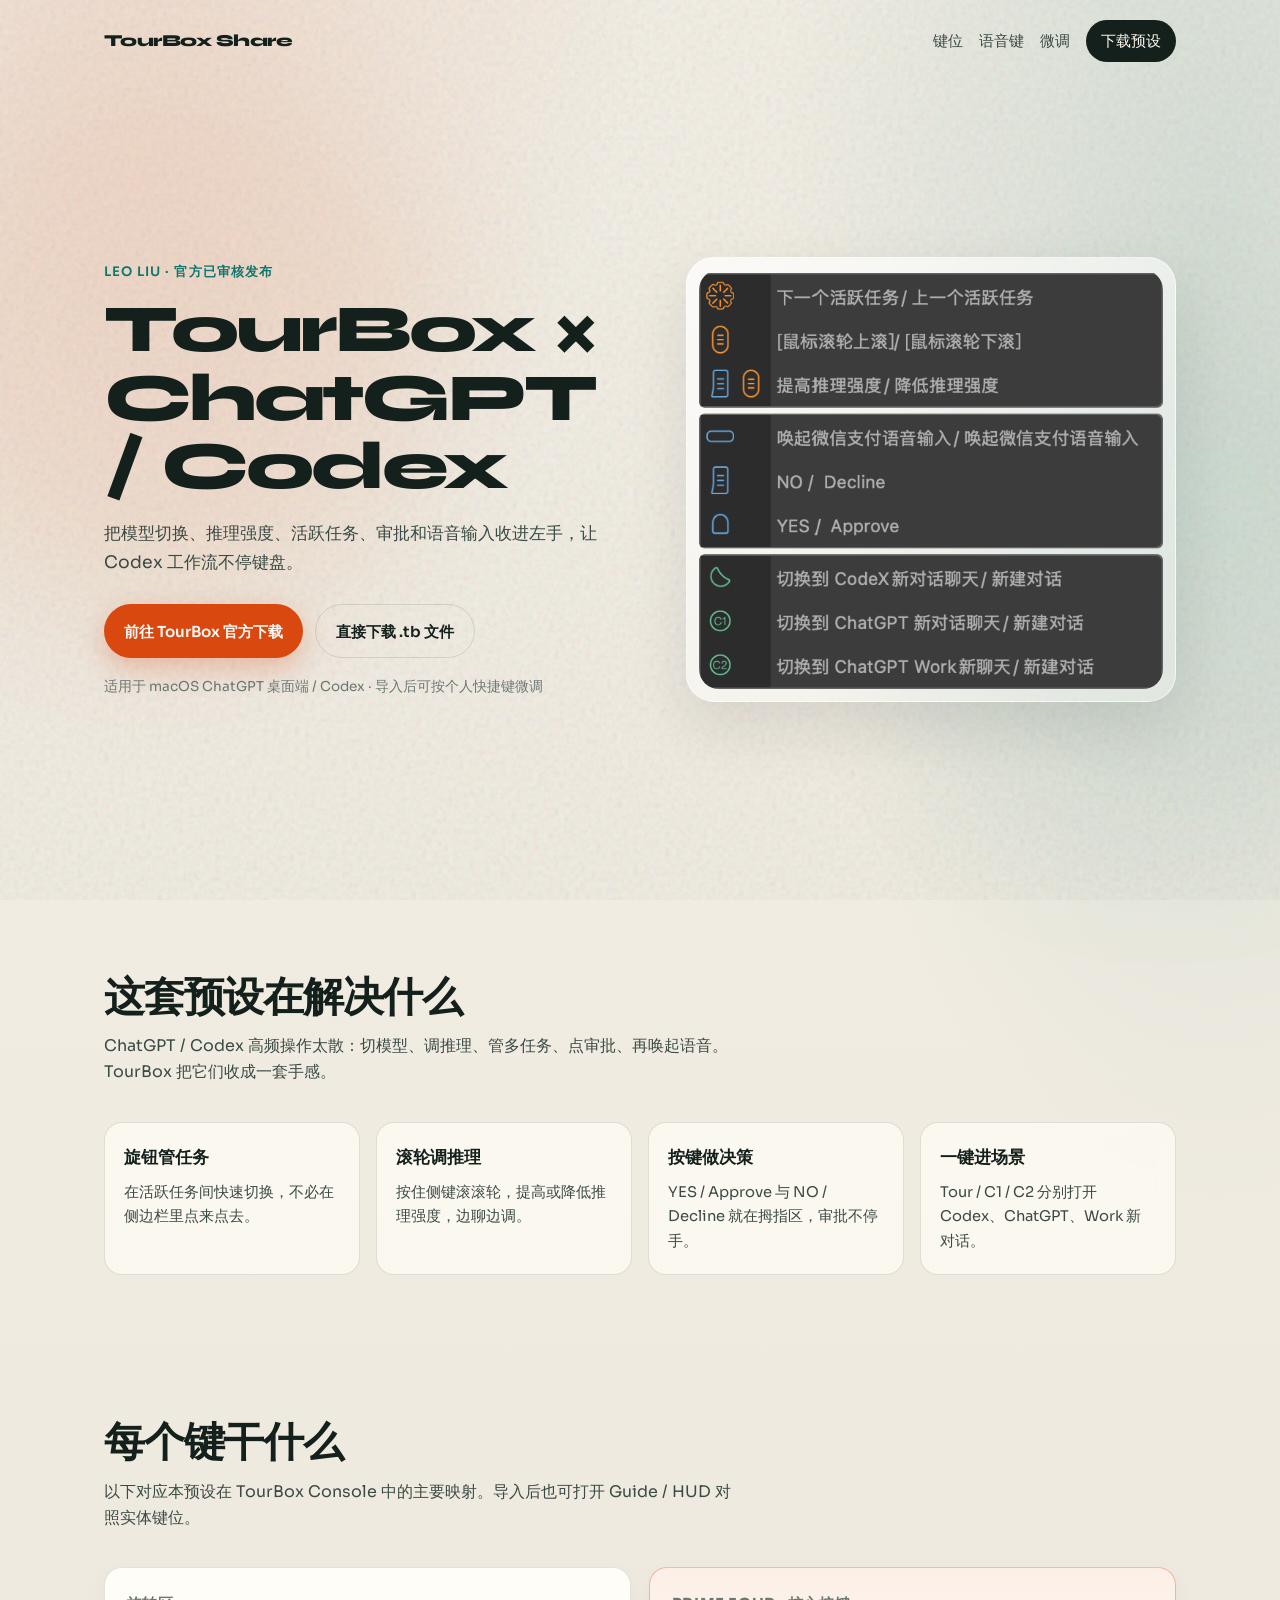
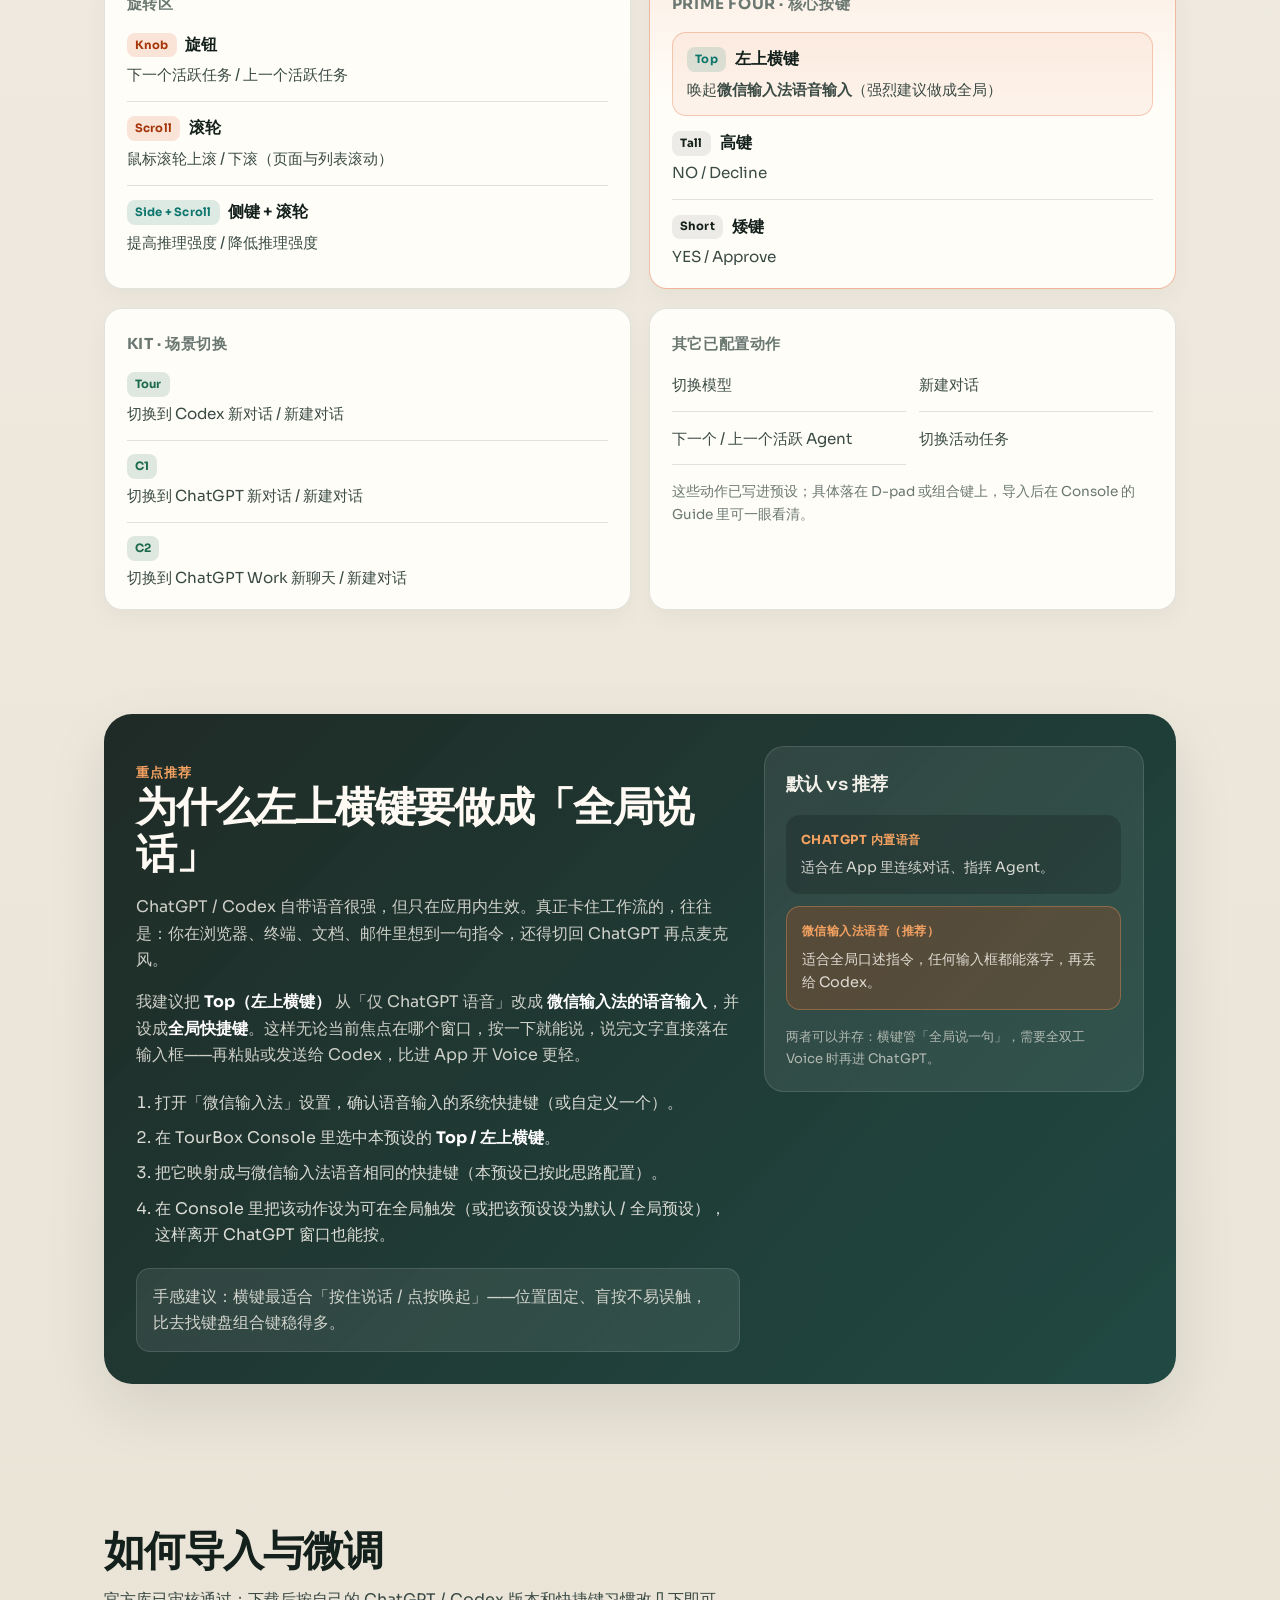
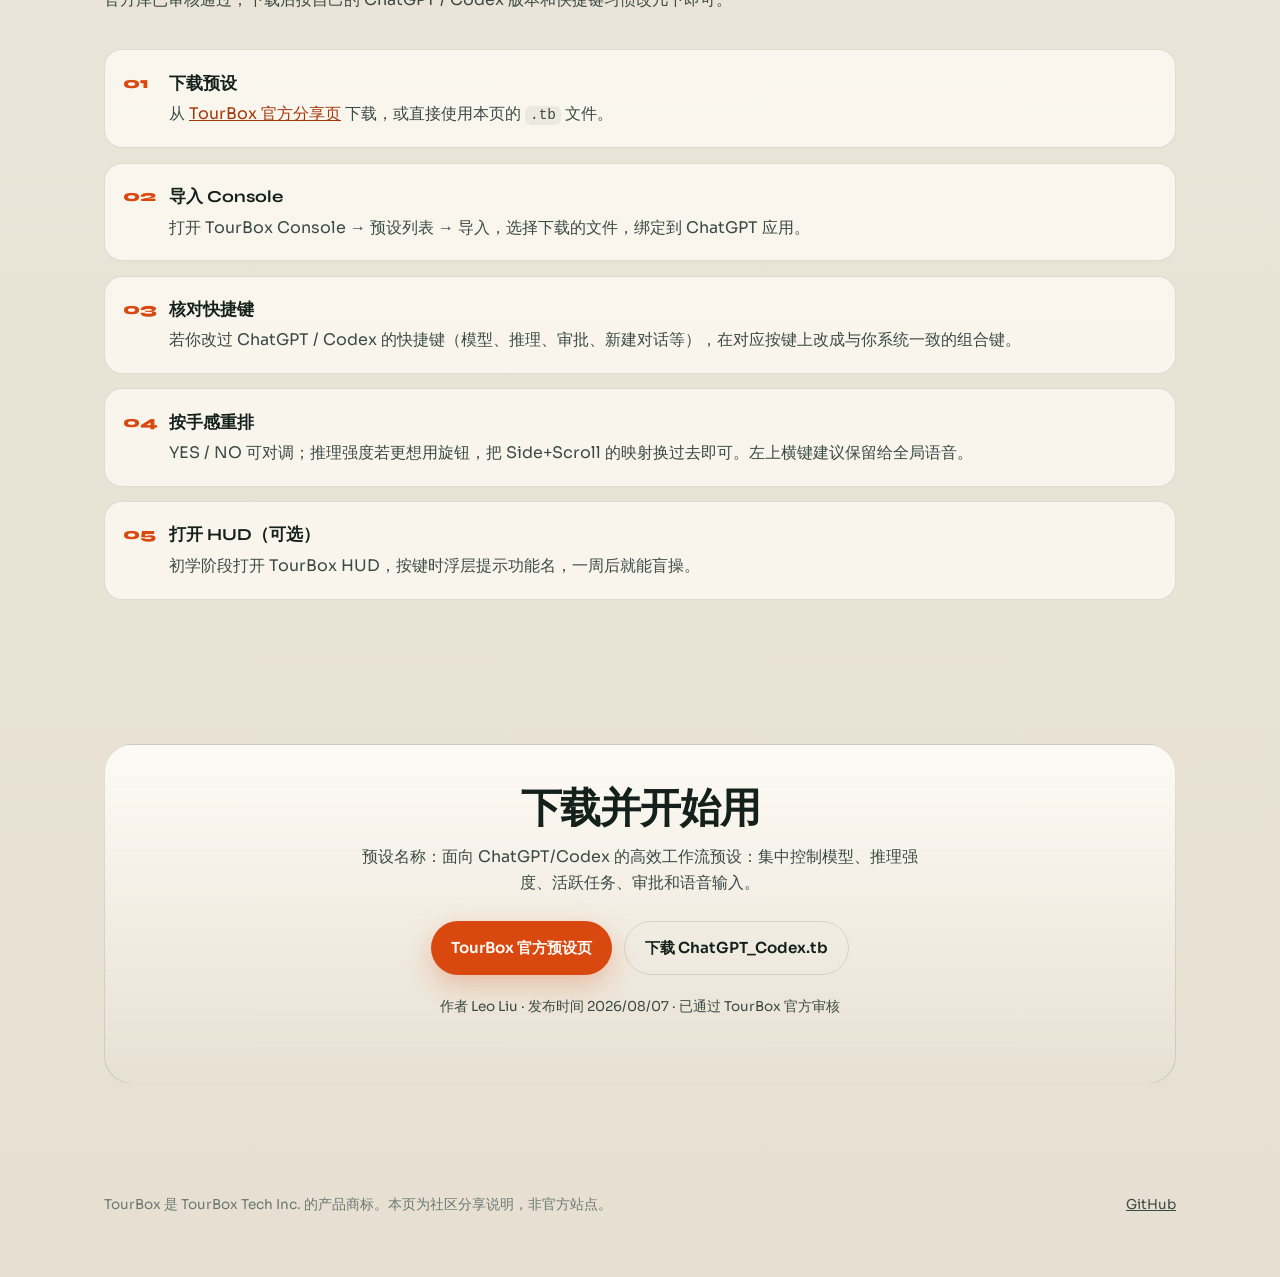
==== index.html @ fcdfb494 "Add TourBox ChatGPT/Codex preset share page. Publish a static guide for key bindings, Top-key WeChat" ====
<!DOCTYPE html>
<html lang="zh-CN">
<head>
  <meta charset="utf-8" />
  <meta name="viewport" content="width=device-width, initial-scale=1" />
  <title>TourBox × ChatGPT / Codex 高效工作流预设 · Leo Liu</title>
  <meta name="description" content="面向 ChatGPT / Codex 的 TourBox 键位分享：一手控制模型、推理强度、活跃任务、审批与微信输入法全局语音。已通过 TourBox 官方审核。" />
  <meta property="og:title" content="TourBox × ChatGPT / Codex 高效工作流预设" />
  <meta property="og:description" content="集中控制模型、推理强度、活跃任务、审批和语音输入。推荐把左上横键设为全局微信输入法语音。" />
  <meta property="og:image" content="assets/keymap.png" />
  <link rel="preconnect" href="https://fonts.googleapis.com" />
  <link rel="preconnect" href="https://fonts.gstatic.com" crossorigin />
  <link href="https://fonts.googleapis.com/css2?family=Sora:wght@400;500;600;700&family=Syne:wght@700;800&display=swap" rel="stylesheet" />
  <link rel="stylesheet" href="styles.css" />
</head>
<body>
  <div class="noise" aria-hidden="true"></div>
  <div class="glow glow-a" aria-hidden="true"></div>
  <div class="glow glow-b" aria-hidden="true"></div>

  <header class="nav">
    <a class="nav-brand" href="#top">TourBox Share</a>
    <nav class="nav-links">
      <a href="#keys">键位</a>
      <a href="#voice">语音键</a>
      <a href="#tune">微调</a>
      <a class="nav-cta" href="#download">下载预设</a>
    </nav>
  </header>

  <main id="top">
    <section class="hero">
      <div class="hero-copy">
        <p class="eyebrow">Leo Liu · 官方已审核发布</p>
        <h1 class="brand-title">TourBox × ChatGPT / Codex</h1>
        <p class="lede">把模型切换、推理强度、活跃任务、审批和语音输入收进左手，让 Codex 工作流不停键盘。</p>
        <div class="cta-row">
          <a class="btn btn-primary" href="https://www.tourboxtech.com/oap/presets/?presetShareId=1282502239801446400" target="_blank" rel="noopener">
            前往 TourBox 官方下载
          </a>
          <a class="btn btn-ghost" href="assets/ChatGPT_Codex.tb" download="ChatGPT_Codex.tb">直接下载 .tb 文件</a>
        </div>
        <p class="meta">适用于 macOS ChatGPT 桌面端 / Codex · 导入后可按个人快捷键微调</p>
      </div>
      <div class="hero-visual">
        <figure class="keymap-frame">
          <img src="assets/keymap.png" alt="TourBox Console 中本预设的键位配置截图" width="634" height="572" />
        </figure>
      </div>
    </section>

    <section class="section purpose" id="purpose">
      <div class="section-head">
        <h2>这套预设在解决什么</h2>
        <p>ChatGPT / Codex 高频操作太散：切模型、调推理、管多任务、点审批、再唤起语音。TourBox 把它们收成一套手感。</p>
      </div>
      <div class="pillars">
        <article>
          <h3>旋钮管任务</h3>
          <p>在活跃任务间快速切换，不必在侧边栏里点来点去。</p>
        </article>
        <article>
          <h3>滚轮调推理</h3>
          <p>按住侧键滚滚轮，提高或降低推理强度，边聊边调。</p>
        </article>
        <article>
          <h3>按键做决策</h3>
          <p>YES / Approve 与 NO / Decline 就在拇指区，审批不停手。</p>
        </article>
        <article>
          <h3>一键进场景</h3>
          <p>Tour / C1 / C2 分别打开 Codex、ChatGPT、Work 新对话。</p>
        </article>
      </div>
    </section>

    <section class="section keys" id="keys">
      <div class="section-head">
        <h2>每个键干什么</h2>
        <p>以下对应本预设在 TourBox Console 中的主要映射。导入后也可打开 Guide / HUD 对照实体键位。</p>
      </div>

      <div class="key-groups">
        <div class="key-group">
          <h3>旋转区</h3>
          <ul class="key-list">
            <li>
              <div class="key-name"><span class="chip chip-knob">Knob</span>旋钮</div>
              <div class="key-desc">下一个活跃任务 / 上一个活跃任务</div>
            </li>
            <li>
              <div class="key-name"><span class="chip chip-scroll">Scroll</span>滚轮</div>
              <div class="key-desc">鼠标滚轮上滚 / 下滚（页面与列表滚动）</div>
            </li>
            <li>
              <div class="key-name"><span class="chip chip-combo">Side + Scroll</span>侧键 + 滚轮</div>
              <div class="key-desc">提高推理强度 / 降低推理强度</div>
            </li>
          </ul>
        </div>

        <div class="key-group highlight-group">
          <h3>Prime Four · 核心按键</h3>
          <ul class="key-list">
            <li class="featured">
              <div class="key-name"><span class="chip chip-top">Top</span>左上横键</div>
              <div class="key-desc">唤起<strong>微信输入法语音输入</strong>（强烈建议做成全局）</div>
            </li>
            <li>
              <div class="key-name"><span class="chip">Tall</span>高键</div>
              <div class="key-desc">NO / Decline</div>
            </li>
            <li>
              <div class="key-name"><span class="chip">Short</span>矮键</div>
              <div class="key-desc">YES / Approve</div>
            </li>
          </ul>
        </div>

        <div class="key-group">
          <h3>Kit · 场景切换</h3>
          <ul class="key-list">
            <li>
              <div class="key-name"><span class="chip chip-kit">Tour</span></div>
              <div class="key-desc">切换到 Codex 新对话 / 新建对话</div>
            </li>
            <li>
              <div class="key-name"><span class="chip chip-kit">C1</span></div>
              <div class="key-desc">切换到 ChatGPT 新对话 / 新建对话</div>
            </li>
            <li>
              <div class="key-name"><span class="chip chip-kit">C2</span></div>
              <div class="key-desc">切换到 ChatGPT Work 新聊天 / 新建对话</div>
            </li>
          </ul>
        </div>

        <div class="key-group">
          <h3>其它已配置动作</h3>
          <ul class="key-list compact">
            <li><div class="key-desc">切换模型</div></li>
            <li><div class="key-desc">新建对话</div></li>
            <li><div class="key-desc">下一个 / 上一个活跃 Agent</div></li>
            <li><div class="key-desc">切换活动任务</div></li>
          </ul>
          <p class="note">这些动作已写进预设；具体落在 D-pad 或组合键上，导入后在 Console 的 Guide 里可一眼看清。</p>
        </div>
      </div>
    </section>

    <section class="section voice" id="voice">
      <div class="voice-panel">
        <div class="voice-copy">
          <p class="eyebrow">重点推荐</p>
          <h2>为什么左上横键要做成「全局说话」</h2>
          <p>
            ChatGPT / Codex 自带语音很强，但只在应用内生效。真正卡住工作流的，往往是：你在浏览器、终端、文档、邮件里想到一句指令，还得切回 ChatGPT 再点麦克风。
          </p>
          <p>
            我建议把 <strong>Top（左上横键）</strong> 从「仅 ChatGPT 语音」改成 <strong>微信输入法的语音输入</strong>，并设成<strong>全局快捷键</strong>。这样无论当前焦点在哪个窗口，按一下就能说，说完文字直接落在输入框——再粘贴或发送给 Codex，比进 App 开 Voice 更轻。
          </p>
          <ol class="steps">
            <li>打开「微信输入法」设置，确认语音输入的系统快捷键（或自定义一个）。</li>
            <li>在 TourBox Console 里选中本预设的 <strong>Top / 左上横键</strong>。</li>
            <li>把它映射成与微信输入法语音相同的快捷键（本预设已按此思路配置）。</li>
            <li>在 Console 里把该动作设为可在全局触发（或把该预设设为默认 / 全局预设），这样离开 ChatGPT 窗口也能按。</li>
          </ol>
          <p class="tip">手感建议：横键最适合「按住说话 / 点按唤起」——位置固定、盲按不易误触，比去找键盘组合键稳得多。</p>
        </div>
        <aside class="voice-card">
          <h3>默认 vs 推荐</h3>
          <div class="compare">
            <div>
              <span class="label">ChatGPT 内置语音</span>
              <p>适合在 App 里连续对话、指挥 Agent。</p>
            </div>
            <div class="recommended">
              <span class="label">微信输入法语音（推荐）</span>
              <p>适合全局口述指令，任何输入框都能落字，再丢给 Codex。</p>
            </div>
          </div>
          <p class="aside-note">两者可以并存：横键管「全局说一句」，需要全双工 Voice 时再进 ChatGPT。</p>
        </aside>
      </div>
    </section>

    <section class="section tune" id="tune">
      <div class="section-head">
        <h2>如何导入与微调</h2>
        <p>官方库已审核通过；下载后按自己的 ChatGPT / Codex 版本和快捷键习惯改几下即可。</p>
      </div>
      <ol class="howto">
        <li>
          <strong>下载预设</strong>
          <p>从 <a href="https://www.tourboxtech.com/oap/presets/?presetShareId=1282502239801446400" target="_blank" rel="noopener">TourBox 官方分享页</a> 下载，或直接使用本页的 <code>.tb</code> 文件。</p>
        </li>
        <li>
          <strong>导入 Console</strong>
          <p>打开 TourBox Console → 预设列表 → 导入，选择下载的文件，绑定到 ChatGPT 应用。</p>
        </li>
        <li>
          <strong>核对快捷键</strong>
          <p>若你改过 ChatGPT / Codex 的快捷键（模型、推理、审批、新建对话等），在对应按键上改成与你系统一致的组合键。</p>
        </li>
        <li>
          <strong>按手感重排</strong>
          <p>YES / NO 可对调；推理强度若更想用旋钮，把 Side+Scroll 的映射换过去即可。左上横键建议保留给全局语音。</p>
        </li>
        <li>
          <strong>打开 HUD（可选）</strong>
          <p>初学阶段打开 TourBox HUD，按键时浮层提示功能名，一周后就能盲操。</p>
        </li>
      </ol>
    </section>

    <section class="section download" id="download">
      <div class="download-panel">
        <h2>下载并开始用</h2>
        <p>预设名称：面向 ChatGPT/Codex 的高效工作流预设：集中控制模型、推理强度、活跃任务、审批和语音输入。</p>
        <div class="cta-row">
          <a class="btn btn-primary" href="https://www.tourboxtech.com/oap/presets/?presetShareId=1282502239801446400" target="_blank" rel="noopener">
            TourBox 官方预设页
          </a>
          <a class="btn btn-ghost" href="assets/ChatGPT_Codex.tb" download="ChatGPT_Codex.tb">下载 ChatGPT_Codex.tb</a>
        </div>
        <p class="meta">作者 Leo Liu · 发布时间 2026/08/07 · 已通过 TourBox 官方审核</p>
      </div>
    </section>
  </main>

  <footer class="footer">
    <p>TourBox 是 TourBox Tech Inc. 的产品商标。本页为社区分享说明，非官方站点。</p>
    <p><a href="https://github.com/nzleo/LeoTourBoxShare">GitHub</a></p>
  </footer>

  <script>
    const observer = new IntersectionObserver(
      (entries) => {
        entries.forEach((entry) => {
          if (entry.isIntersecting) entry.target.classList.add("in");
        });
      },
      { threshold: 0.12 }
    );
    document.querySelectorAll(".section, .hero-copy, .hero-visual, .voice-card").forEach((el) => {
      el.classList.add("reveal");
      observer.observe(el);
    });
  </script>
</body>
</html>
---- styles.css ----
:root {
  --bg: #f3efe6;
  --bg-deep: #e7e0d2;
  --ink: #14201c;
  --ink-soft: #3a4a44;
  --muted: #6b7872;
  --line: rgba(20, 32, 28, 0.12);
  --panel: rgba(255, 252, 246, 0.72);
  --panel-solid: #fffdf8;
  --accent: #d9480f;
  --accent-deep: #a53609;
  --teal: #0f766e;
  --kit: #1d6b4f;
  --shadow: 0 24px 60px rgba(20, 32, 28, 0.1);
  --radius: 18px;
  --font-display: "Syne", sans-serif;
  --font-body: "Sora", sans-serif;
}

*,
*::before,
*::after {
  box-sizing: border-box;
}

html {
  scroll-behavior: smooth;
}

body {
  margin: 0;
  color: var(--ink);
  font-family: var(--font-body);
  font-size: 16px;
  line-height: 1.65;
  background:
    radial-gradient(ellipse 80% 50% at 10% -10%, rgba(217, 72, 15, 0.14), transparent 55%),
    radial-gradient(ellipse 70% 45% at 95% 5%, rgba(15, 118, 110, 0.12), transparent 50%),
    linear-gradient(180deg, var(--bg) 0%, var(--bg-deep) 100%);
  min-height: 100vh;
  overflow-x: hidden;
}

.noise {
  pointer-events: none;
  position: fixed;
  inset: 0;
  z-index: 0;
  opacity: 0.35;
  background-image: url("data:image/svg+xml,%3Csvg viewBox='0 0 200 200' xmlns='http://www.w3.org/2000/svg'%3E%3Cfilter id='n'%3E%3CfeTurbulence type='fractalNoise' baseFrequency='0.85' numOctaves='4' stitchTiles='stitch'/%3E%3C/filter%3E%3Crect width='100%25' height='100%25' filter='url(%23n)' opacity='0.45'/%3E%3C/svg%3E");
  mix-blend-mode: multiply;
}

.glow {
  pointer-events: none;
  position: fixed;
  z-index: 0;
  width: 42vw;
  height: 42vw;
  border-radius: 50%;
  filter: blur(80px);
  opacity: 0.35;
}

.glow-a {
  top: 8%;
  left: -8%;
  background: rgba(217, 72, 15, 0.22);
  animation: drift 14s ease-in-out infinite alternate;
}

.glow-b {
  top: 35%;
  right: -12%;
  background: rgba(15, 118, 110, 0.18);
  animation: drift 18s ease-in-out infinite alternate-reverse;
}

@keyframes drift {
  from { transform: translate3d(0, 0, 0); }
  to { transform: translate3d(24px, 36px, 0); }
}

.nav,
main,
.footer {
  position: relative;
  z-index: 1;
}

.nav {
  display: flex;
  align-items: center;
  justify-content: space-between;
  gap: 1rem;
  max-width: 1120px;
  margin: 0 auto;
  padding: 1.25rem 1.5rem;
}

.nav-brand {
  font-family: var(--font-display);
  font-weight: 800;
  letter-spacing: -0.03em;
  color: var(--ink);
  text-decoration: none;
  font-size: 1.05rem;
}

.nav-links {
  display: flex;
  align-items: center;
  gap: 1rem;
  flex-wrap: wrap;
}

.nav-links a {
  color: var(--ink-soft);
  text-decoration: none;
  font-size: 0.92rem;
  font-weight: 500;
}

.nav-links a:hover {
  color: var(--accent-deep);
}

.nav-cta {
  padding: 0.55rem 0.95rem;
  border-radius: 999px;
  background: var(--ink);
  color: #fff8f0 !important;
}

.nav-cta:hover {
  background: var(--accent) !important;
  color: #fff !important;
}

.hero {
  max-width: 1120px;
  margin: 0 auto;
  padding: 2.5rem 1.5rem 4rem;
  display: grid;
  grid-template-columns: 1.05fr 0.95fr;
  gap: 2.5rem;
  align-items: center;
  min-height: calc(100vh - 5rem);
}

.eyebrow {
  margin: 0 0 0.75rem;
  font-size: 0.82rem;
  font-weight: 600;
  letter-spacing: 0.08em;
  text-transform: uppercase;
  color: var(--teal);
}

.brand-title {
  margin: 0;
  font-family: var(--font-display);
  font-weight: 800;
  font-size: clamp(2.4rem, 5.5vw, 4.2rem);
  line-height: 1.02;
  letter-spacing: -0.045em;
  color: var(--ink);
}

.lede {
  margin: 1.15rem 0 1.75rem;
  max-width: 34rem;
  font-size: 1.08rem;
  color: var(--ink-soft);
}

.cta-row {
  display: flex;
  flex-wrap: wrap;
  gap: 0.75rem;
}

.btn {
  display: inline-flex;
  align-items: center;
  justify-content: center;
  padding: 0.85rem 1.25rem;
  border-radius: 999px;
  font-weight: 600;
  font-size: 0.95rem;
  text-decoration: none;
  transition: transform 0.2s ease, background 0.2s ease, box-shadow 0.2s ease;
}

.btn:hover {
  transform: translateY(-2px);
}

.btn-primary {
  background: var(--accent);
  color: #fffaf6;
  box-shadow: 0 10px 28px rgba(217, 72, 15, 0.28);
}

.btn-primary:hover {
  background: var(--accent-deep);
}

.btn-ghost {
  background: transparent;
  color: var(--ink);
  border: 1px solid var(--line);
}

.btn-ghost:hover {
  background: var(--panel-solid);
}

.meta {
  margin: 1.1rem 0 0;
  font-size: 0.85rem;
  color: var(--muted);
}

.hero-visual {
  position: relative;
}

.keymap-frame {
  margin: 0;
  padding: 0.75rem;
  border-radius: 28px;
  background:
    linear-gradient(145deg, rgba(255, 255, 255, 0.75), rgba(255, 255, 255, 0.35));
  border: 1px solid rgba(255, 255, 255, 0.55);
  box-shadow: var(--shadow);
  backdrop-filter: blur(10px);
  overflow: hidden;
}

.keymap-frame img {
  display: block;
  width: 100%;
  height: auto;
  border-radius: 20px;
}

.section {
  max-width: 1120px;
  margin: 0 auto;
  padding: 4.5rem 1.5rem;
}

.section-head {
  max-width: 40rem;
  margin-bottom: 2.25rem;
}

.section-head h2,
.voice-copy h2,
.download-panel h2 {
  margin: 0 0 0.75rem;
  font-family: var(--font-display);
  font-size: clamp(1.8rem, 3.2vw, 2.6rem);
  letter-spacing: -0.03em;
  line-height: 1.15;
}

.section-head p,
.voice-copy > p {
  margin: 0;
  color: var(--ink-soft);
}

.pillars {
  display: grid;
  grid-template-columns: repeat(4, 1fr);
  gap: 1rem;
}

.pillars article {
  padding: 1.35rem 1.2rem;
  border-radius: var(--radius);
  background: var(--panel);
  border: 1px solid var(--line);
  backdrop-filter: blur(8px);
}

.pillars h3 {
  margin: 0 0 0.5rem;
  font-size: 1.05rem;
  font-family: var(--font-display);
}

.pillars p {
  margin: 0;
  font-size: 0.92rem;
  color: var(--ink-soft);
}

.key-groups {
  display: grid;
  grid-template-columns: 1fr 1fr;
  gap: 1.15rem;
}

.key-group {
  padding: 1.4rem 1.35rem 1.2rem;
  border-radius: var(--radius);
  background: var(--panel-solid);
  border: 1px solid var(--line);
  box-shadow: 0 8px 24px rgba(20, 32, 28, 0.04);
}

.highlight-group {
  border-color: rgba(217, 72, 15, 0.35);
  background:
    linear-gradient(180deg, rgba(217, 72, 15, 0.08), transparent 42%),
    var(--panel-solid);
}

.key-group h3 {
  margin: 0 0 1rem;
  font-size: 0.95rem;
  letter-spacing: 0.04em;
  text-transform: uppercase;
  color: var(--muted);
  font-weight: 700;
}

.key-list {
  list-style: none;
  margin: 0;
  padding: 0;
  display: grid;
  gap: 0.85rem;
}

.key-list.compact {
  grid-template-columns: 1fr 1fr;
}

.key-list li {
  padding-bottom: 0.85rem;
  border-bottom: 1px solid var(--line);
}

.key-list li:last-child {
  border-bottom: 0;
  padding-bottom: 0;
}

.key-list li.featured {
  padding: 0.85rem 0.9rem;
  border: 1px solid rgba(217, 72, 15, 0.25);
  border-radius: 14px;
  background: rgba(217, 72, 15, 0.06);
}

.key-name {
  display: flex;
  align-items: center;
  gap: 0.55rem;
  font-weight: 600;
  margin-bottom: 0.25rem;
}

.key-desc {
  color: var(--ink-soft);
  font-size: 0.95rem;
}

.chip {
  display: inline-flex;
  align-items: center;
  padding: 0.18rem 0.5rem;
  border-radius: 8px;
  font-size: 0.72rem;
  font-weight: 700;
  letter-spacing: 0.02em;
  background: rgba(20, 32, 28, 0.08);
  color: var(--ink);
}

.chip-knob,
.chip-scroll {
  background: rgba(217, 72, 15, 0.14);
  color: var(--accent-deep);
}

.chip-combo,
.chip-top {
  background: rgba(15, 118, 110, 0.14);
  color: var(--teal);
}

.chip-kit {
  background: rgba(29, 107, 79, 0.14);
  color: var(--kit);
}

.note {
  margin: 1rem 0 0;
  font-size: 0.85rem;
  color: var(--muted);
}

.voice {
  padding-top: 2rem;
}

.voice-panel {
  display: grid;
  grid-template-columns: 1.35fr 0.85fr;
  gap: 1.5rem;
  align-items: start;
  padding: 2rem;
  border-radius: 28px;
  background:
    linear-gradient(135deg, rgba(20, 32, 28, 0.95), rgba(15, 60, 54, 0.92));
  color: #f4f1ea;
  box-shadow: var(--shadow);
}

.voice-copy .eyebrow {
  color: #f4a261;
}

.voice-copy h2 {
  color: #fffaf3;
}

.voice-copy > p {
  margin-top: 1rem;
  color: rgba(244, 241, 234, 0.82);
}

.voice-copy strong {
  color: #fff;
}

.steps {
  margin: 1.35rem 0 0;
  padding-left: 1.2rem;
  color: rgba(244, 241, 234, 0.88);
}

.steps li {
  margin-bottom: 0.55rem;
}

.tip {
  margin-top: 1.25rem !important;
  padding: 0.9rem 1rem;
  border-radius: 14px;
  background: rgba(255, 255, 255, 0.08);
  border: 1px solid rgba(255, 255, 255, 0.12);
}

.voice-card {
  padding: 1.35rem;
  border-radius: 20px;
  background: rgba(255, 255, 255, 0.08);
  border: 1px solid rgba(255, 255, 255, 0.12);
}

.voice-card h3 {
  margin: 0 0 1rem;
  font-family: var(--font-display);
  font-size: 1.15rem;
}

.compare {
  display: grid;
  gap: 0.75rem;
}

.compare > div {
  padding: 0.9rem;
  border-radius: 14px;
  background: rgba(0, 0, 0, 0.18);
}

.compare .recommended {
  background: rgba(217, 72, 15, 0.22);
  border: 1px solid rgba(244, 162, 97, 0.35);
}

.compare .label {
  display: block;
  font-size: 0.78rem;
  font-weight: 700;
  letter-spacing: 0.04em;
  text-transform: uppercase;
  margin-bottom: 0.35rem;
  color: #f4a261;
}

.compare p {
  margin: 0;
  font-size: 0.9rem;
  color: rgba(244, 241, 234, 0.86);
}

.aside-note {
  margin: 1rem 0 0;
  font-size: 0.82rem;
  color: rgba(244, 241, 234, 0.65);
}

.howto {
  margin: 0;
  padding: 0;
  list-style: none;
  counter-reset: step;
  display: grid;
  gap: 0.9rem;
}

.howto li {
  counter-increment: step;
  position: relative;
  padding: 1.2rem 1.2rem 1.2rem 4rem;
  border-radius: var(--radius);
  background: var(--panel);
  border: 1px solid var(--line);
}

.howto li::before {
  content: counter(step, decimal-leading-zero);
  position: absolute;
  left: 1.1rem;
  top: 1.2rem;
  font-family: var(--font-display);
  font-weight: 800;
  color: var(--accent);
}

.howto strong {
  display: block;
  margin-bottom: 0.25rem;
  font-family: var(--font-display);
  font-size: 1.05rem;
}

.howto p {
  margin: 0;
  color: var(--ink-soft);
}

.howto a {
  color: var(--accent-deep);
}

.howto code {
  font-size: 0.9em;
  padding: 0.1em 0.35em;
  border-radius: 6px;
  background: rgba(20, 32, 28, 0.06);
}

.download-panel {
  text-align: center;
  padding: 2.5rem 1.5rem;
  border-radius: 28px;
  background:
    linear-gradient(180deg, rgba(255, 253, 248, 0.9), rgba(231, 224, 210, 0.55));
  border: 1px solid var(--line);
}

.download-panel p {
  max-width: 36rem;
  margin: 0 auto 1.5rem;
  color: var(--ink-soft);
}

.download-panel .cta-row {
  justify-content: center;
}

.download-panel .meta {
  margin-top: 1.35rem;
}

.footer {
  max-width: 1120px;
  margin: 0 auto;
  padding: 1.5rem 1.5rem 3rem;
  color: var(--muted);
  font-size: 0.85rem;
  display: flex;
  justify-content: space-between;
  gap: 1rem;
  flex-wrap: wrap;
}

.footer a {
  color: var(--ink-soft);
}

.reveal {
  opacity: 0;
  transform: translateY(18px);
  transition: opacity 0.7s ease, transform 0.7s ease;
}

.reveal.in {
  opacity: 1;
  transform: none;
}

@media (max-width: 920px) {
  .hero,
  .voice-panel,
  .key-groups,
  .pillars {
    grid-template-columns: 1fr;
  }

  .hero {
    min-height: auto;
    padding-top: 1.5rem;
  }

  .nav-links a:not(.nav-cta) {
    display: none;
  }

  .key-list.compact {
    grid-template-columns: 1fr;
  }
}

@media (prefers-reduced-motion: reduce) {
  .glow-a,
  .glow-b,
  .reveal {
    animation: none;
    transition: none;
    opacity: 1;
    transform: none;
  }
}
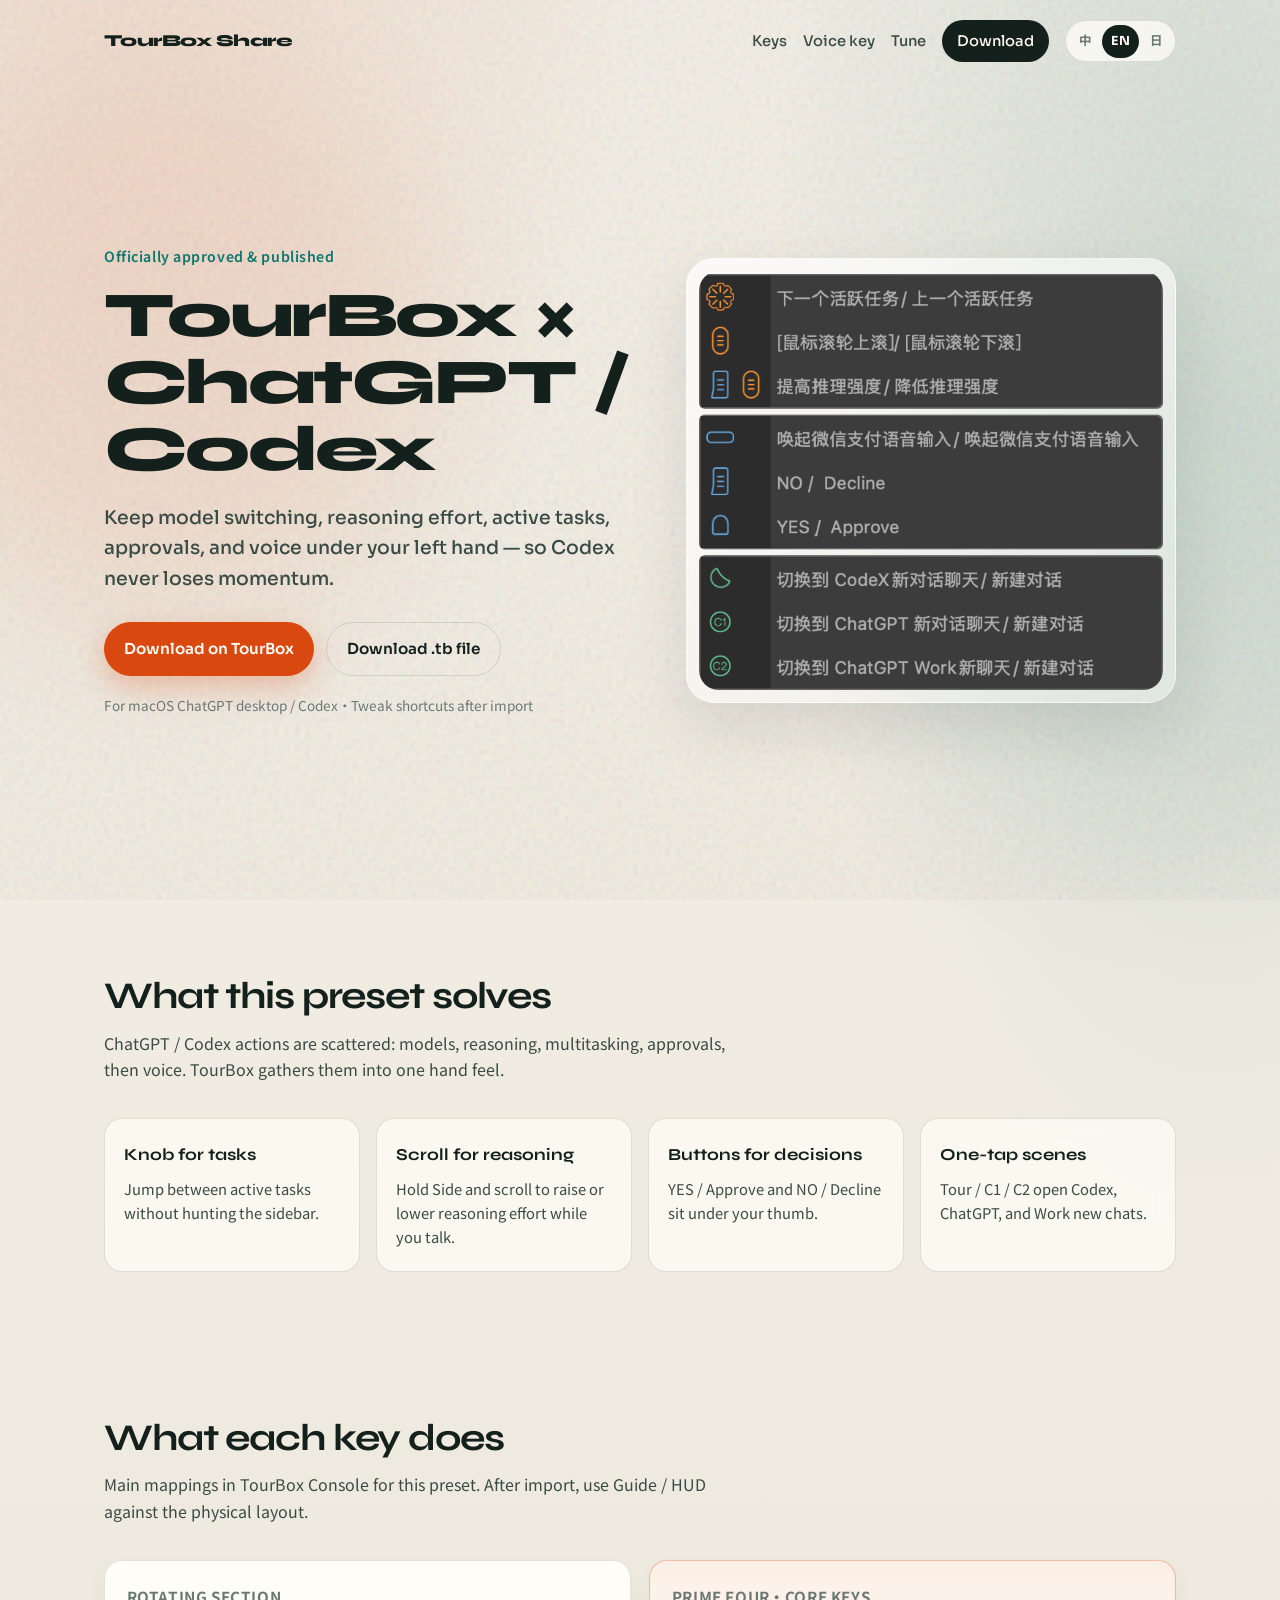
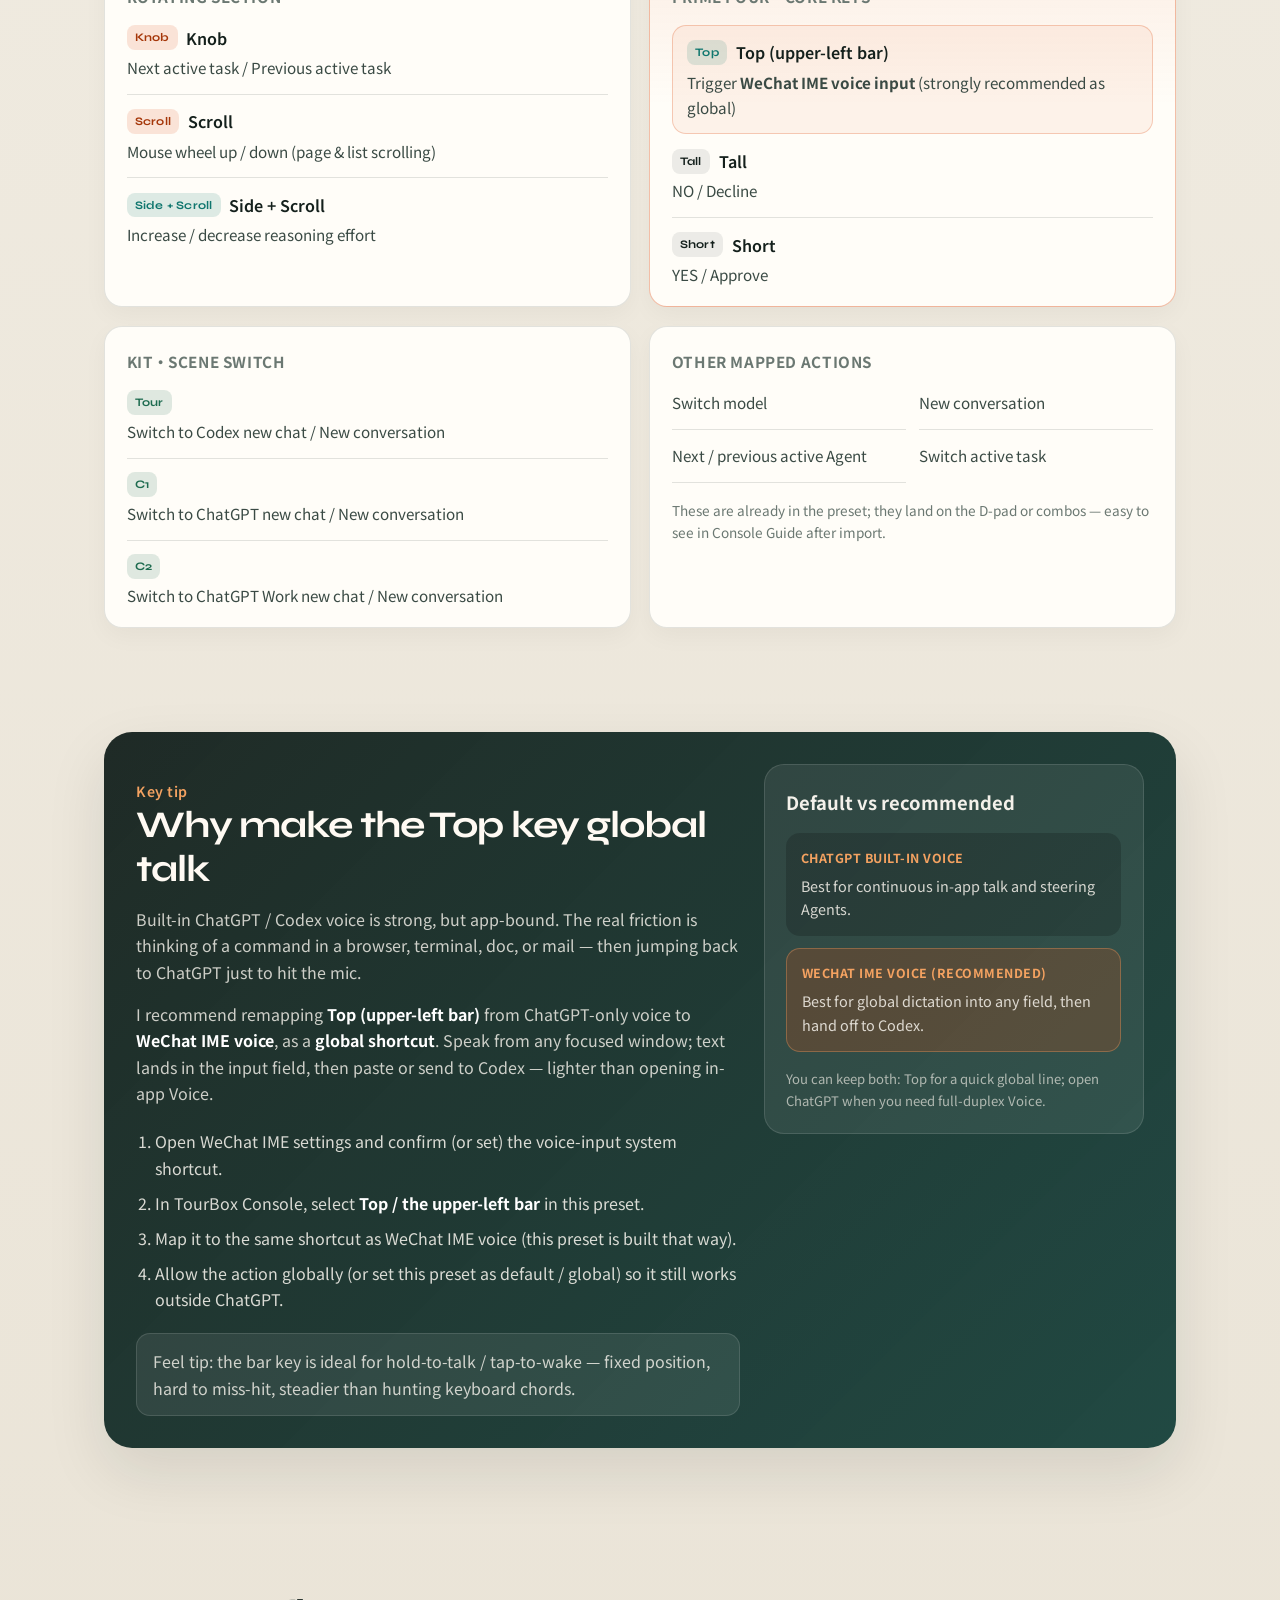
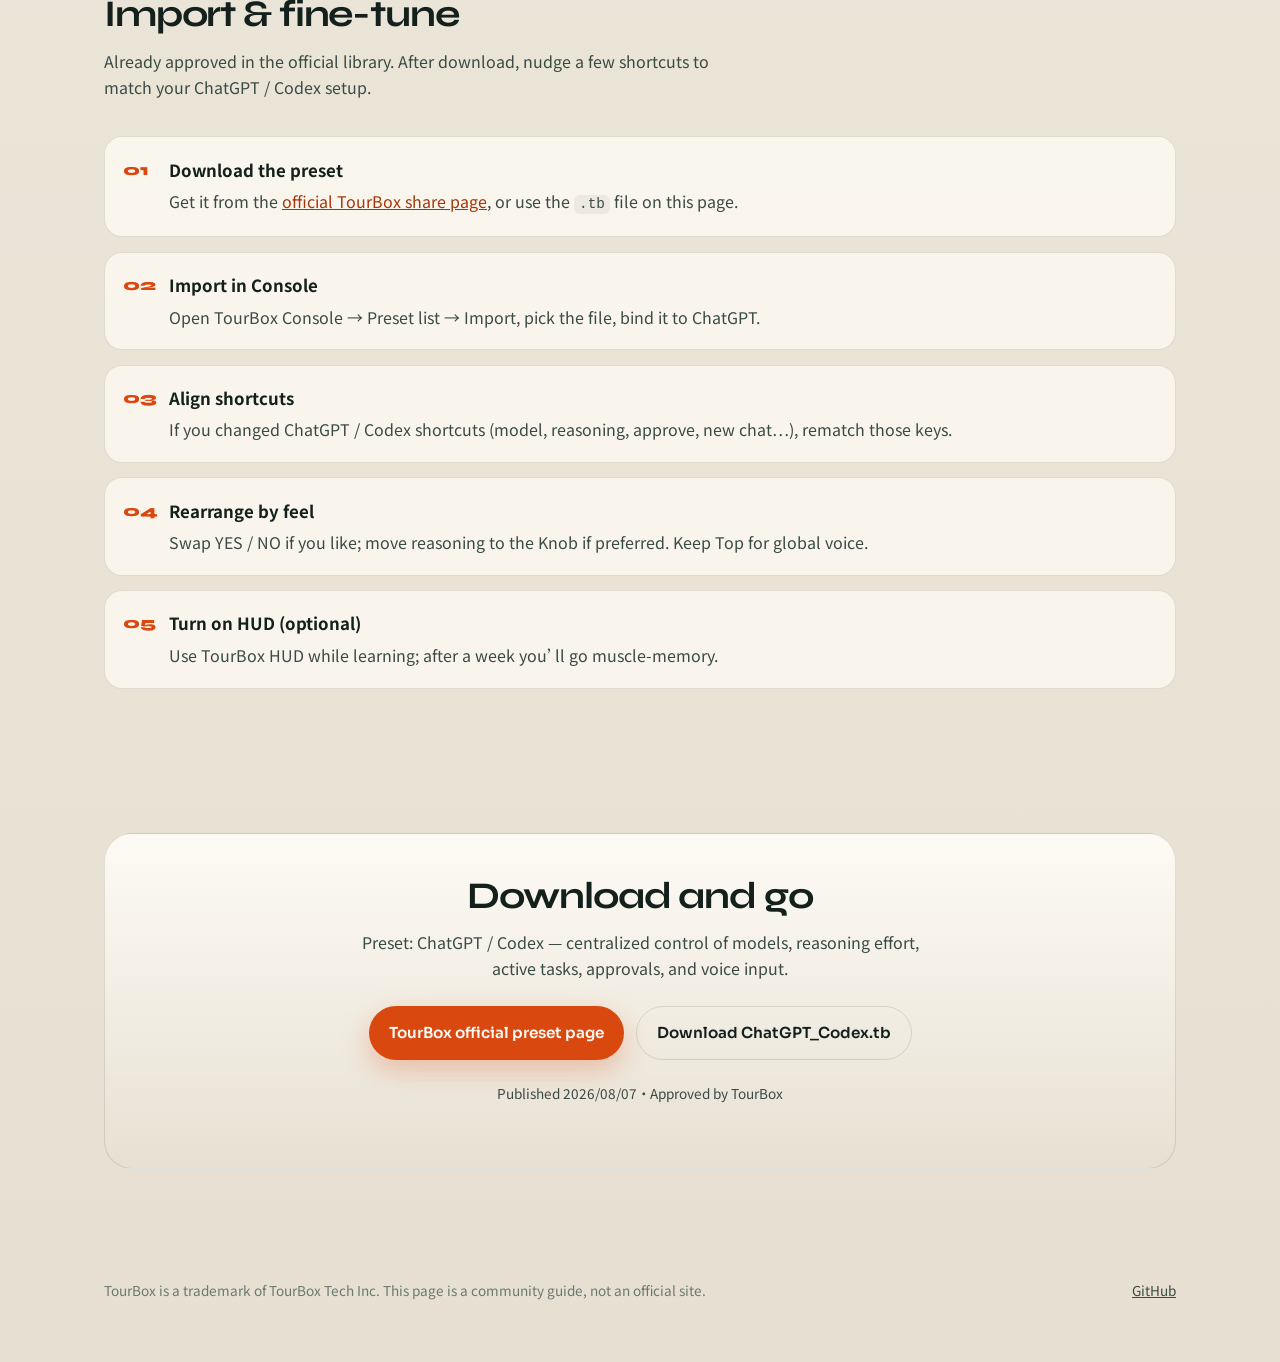
==== commit 0ac0bb72: "Refine typography, drop author name, add zh/en/ja switch. Use Noto CJK for body text, remove Leo Liu" ====
--- a/index.html
+++ b/index.html
@@ -3,14 +3,14 @@
 <head>
   <meta charset="utf-8" />
   <meta name="viewport" content="width=device-width, initial-scale=1" />
-  <title>TourBox × ChatGPT / Codex 高效工作流预设 · Leo Liu</title>
+  <title>TourBox × ChatGPT / Codex 键位预设</title>
   <meta name="description" content="面向 ChatGPT / Codex 的 TourBox 键位分享：一手控制模型、推理强度、活跃任务、审批与微信输入法全局语音。已通过 TourBox 官方审核。" />
-  <meta property="og:title" content="TourBox × ChatGPT / Codex 高效工作流预设" />
+  <meta property="og:title" content="TourBox × ChatGPT / Codex 键位预设" />
   <meta property="og:description" content="集中控制模型、推理强度、活跃任务、审批和语音输入。推荐把左上横键设为全局微信输入法语音。" />
   <meta property="og:image" content="assets/keymap.png" />
   <link rel="preconnect" href="https://fonts.googleapis.com" />
   <link rel="preconnect" href="https://fonts.gstatic.com" crossorigin />
-  <link href="https://fonts.googleapis.com/css2?family=Sora:wght@400;500;600;700&family=Syne:wght@700;800&display=swap" rel="stylesheet" />
+  <link href="https://fonts.googleapis.com/css2?family=Noto+Sans+JP:wght@400;500;600;700&family=Noto+Sans+SC:wght@400;500;600;700&family=Sora:wght@400;500;600;700&family=Syne:wght@700;800&display=swap" rel="stylesheet" />
   <link rel="stylesheet" href="styles.css" />
 </head>
 <body>
@@ -20,130 +20,137 @@
 
   <header class="nav">
     <a class="nav-brand" href="#top">TourBox Share</a>
-    <nav class="nav-links">
-      <a href="#keys">键位</a>
-      <a href="#voice">语音键</a>
-      <a href="#tune">微调</a>
-      <a class="nav-cta" href="#download">下载预设</a>
-    </nav>
+    <div class="nav-right">
+      <nav class="nav-links">
+        <a href="#keys" data-i18n="nav.keys">键位</a>
+        <a href="#voice" data-i18n="nav.voice">语音键</a>
+        <a href="#tune" data-i18n="nav.tune">微调</a>
+        <a class="nav-cta" href="#download" data-i18n="nav.download">下载预设</a>
+      </nav>
+      <div class="lang-switch" role="group" aria-label="Language">
+        <button type="button" data-lang="zh" aria-pressed="true">中</button>
+        <button type="button" data-lang="en" aria-pressed="false">EN</button>
+        <button type="button" data-lang="ja" aria-pressed="false">日</button>
+      </div>
+    </div>
   </header>
 
   <main id="top">
     <section class="hero">
       <div class="hero-copy">
-        <p class="eyebrow">Leo Liu · 官方已审核发布</p>
+        <p class="eyebrow" data-i18n="hero.eyebrow">官方已审核发布</p>
         <h1 class="brand-title">TourBox × ChatGPT / Codex</h1>
-        <p class="lede">把模型切换、推理强度、活跃任务、审批和语音输入收进左手，让 Codex 工作流不停键盘。</p>
+        <p class="lede" data-i18n="hero.lede">把模型切换、推理强度、活跃任务、审批和语音输入收进左手，让 Codex 操作不断档。</p>
         <div class="cta-row">
-          <a class="btn btn-primary" href="https://www.tourboxtech.com/oap/presets/?presetShareId=1282502239801446400" target="_blank" rel="noopener">
+          <a class="btn btn-primary" href="https://www.tourboxtech.com/oap/presets/?presetShareId=1282502239801446400" target="_blank" rel="noopener" data-i18n="hero.ctaOfficial">
             前往 TourBox 官方下载
           </a>
-          <a class="btn btn-ghost" href="assets/ChatGPT_Codex.tb" download="ChatGPT_Codex.tb">直接下载 .tb 文件</a>
-        </div>
-        <p class="meta">适用于 macOS ChatGPT 桌面端 / Codex · 导入后可按个人快捷键微调</p>
+          <a class="btn btn-ghost" href="assets/ChatGPT_Codex.tb" download="ChatGPT_Codex.tb" data-i18n="hero.ctaFile">直接下载 .tb 文件</a>
+        </div>
+        <p class="meta" data-i18n="hero.meta">适用于 macOS ChatGPT 桌面端 / Codex · 导入后可按个人快捷键微调</p>
       </div>
       <div class="hero-visual">
         <figure class="keymap-frame">
-          <img src="assets/keymap.png" alt="TourBox Console 中本预设的键位配置截图" width="634" height="572" />
+          <img src="assets/keymap.png" data-i18n-alt="hero.imgAlt" alt="TourBox Console 中本预设的键位配置截图" width="634" height="572" />
         </figure>
       </div>
     </section>
 
     <section class="section purpose" id="purpose">
       <div class="section-head">
-        <h2>这套预设在解决什么</h2>
-        <p>ChatGPT / Codex 高频操作太散：切模型、调推理、管多任务、点审批、再唤起语音。TourBox 把它们收成一套手感。</p>
+        <h2 data-i18n="purpose.title">这套预设在解决什么</h2>
+        <p data-i18n="purpose.desc">ChatGPT / Codex 高频操作太散：切模型、调推理、管多任务、点审批、再唤起语音。TourBox 把它们收成一套手感。</p>
       </div>
       <div class="pillars">
         <article>
-          <h3>旋钮管任务</h3>
-          <p>在活跃任务间快速切换，不必在侧边栏里点来点去。</p>
-        </article>
-        <article>
-          <h3>滚轮调推理</h3>
-          <p>按住侧键滚滚轮，提高或降低推理强度，边聊边调。</p>
-        </article>
-        <article>
-          <h3>按键做决策</h3>
-          <p>YES / Approve 与 NO / Decline 就在拇指区，审批不停手。</p>
-        </article>
-        <article>
-          <h3>一键进场景</h3>
-          <p>Tour / C1 / C2 分别打开 Codex、ChatGPT、Work 新对话。</p>
+          <h3 data-i18n="purpose.aTitle">旋钮管任务</h3>
+          <p data-i18n="purpose.aDesc">在活跃任务间快速切换，不必在侧边栏里点来点去。</p>
+        </article>
+        <article>
+          <h3 data-i18n="purpose.bTitle">滚轮调推理</h3>
+          <p data-i18n="purpose.bDesc">按住侧键滚滚轮，提高或降低推理强度，边聊边调。</p>
+        </article>
+        <article>
+          <h3 data-i18n="purpose.cTitle">按键做决策</h3>
+          <p data-i18n="purpose.cDesc">YES / Approve 与 NO / Decline 就在拇指区，审批不停手。</p>
+        </article>
+        <article>
+          <h3 data-i18n="purpose.dTitle">一键进场景</h3>
+          <p data-i18n="purpose.dDesc">Tour / C1 / C2 分别打开 Codex、ChatGPT、Work 新对话。</p>
         </article>
       </div>
     </section>
 
     <section class="section keys" id="keys">
       <div class="section-head">
-        <h2>每个键干什么</h2>
-        <p>以下对应本预设在 TourBox Console 中的主要映射。导入后也可打开 Guide / HUD 对照实体键位。</p>
+        <h2 data-i18n="keys.title">每个键干什么</h2>
+        <p data-i18n="keys.desc">以下对应本预设在 TourBox Console 中的主要映射。导入后也可打开 Guide / HUD 对照实体键位。</p>
       </div>
 
       <div class="key-groups">
         <div class="key-group">
-          <h3>旋转区</h3>
+          <h3 data-i18n="keys.rotating">旋转区</h3>
           <ul class="key-list">
             <li>
-              <div class="key-name"><span class="chip chip-knob">Knob</span>旋钮</div>
-              <div class="key-desc">下一个活跃任务 / 上一个活跃任务</div>
-            </li>
-            <li>
-              <div class="key-name"><span class="chip chip-scroll">Scroll</span>滚轮</div>
-              <div class="key-desc">鼠标滚轮上滚 / 下滚（页面与列表滚动）</div>
-            </li>
-            <li>
-              <div class="key-name"><span class="chip chip-combo">Side + Scroll</span>侧键 + 滚轮</div>
-              <div class="key-desc">提高推理强度 / 降低推理强度</div>
+              <div class="key-name"><span class="chip chip-knob">Knob</span><span data-i18n="keys.knob">旋钮</span></div>
+              <div class="key-desc" data-i18n="keys.knobDesc">下一个活跃任务 / 上一个活跃任务</div>
+            </li>
+            <li>
+              <div class="key-name"><span class="chip chip-scroll">Scroll</span><span data-i18n="keys.scroll">滚轮</span></div>
+              <div class="key-desc" data-i18n="keys.scrollDesc">鼠标滚轮上滚 / 下滚（页面与列表滚动）</div>
+            </li>
+            <li>
+              <div class="key-name"><span class="chip chip-combo">Side + Scroll</span><span data-i18n="keys.sideScroll">侧键 + 滚轮</span></div>
+              <div class="key-desc" data-i18n="keys.sideScrollDesc">提高推理强度 / 降低推理强度</div>
             </li>
           </ul>
         </div>
 
         <div class="key-group highlight-group">
-          <h3>Prime Four · 核心按键</h3>
+          <h3 data-i18n="keys.prime">Prime Four · 核心按键</h3>
           <ul class="key-list">
             <li class="featured">
-              <div class="key-name"><span class="chip chip-top">Top</span>左上横键</div>
-              <div class="key-desc">唤起<strong>微信输入法语音输入</strong>（强烈建议做成全局）</div>
-            </li>
-            <li>
-              <div class="key-name"><span class="chip">Tall</span>高键</div>
+              <div class="key-name"><span class="chip chip-top">Top</span><span data-i18n="keys.top">左上横键</span></div>
+              <div class="key-desc" data-i18n-html="keys.topDescHtml">唤起<strong>微信输入法语音输入</strong>（强烈建议做成全局）</div>
+            </li>
+            <li>
+              <div class="key-name"><span class="chip">Tall</span><span data-i18n="keys.tall">高键</span></div>
               <div class="key-desc">NO / Decline</div>
             </li>
             <li>
-              <div class="key-name"><span class="chip">Short</span>矮键</div>
+              <div class="key-name"><span class="chip">Short</span><span data-i18n="keys.short">矮键</span></div>
               <div class="key-desc">YES / Approve</div>
             </li>
           </ul>
         </div>
 
         <div class="key-group">
-          <h3>Kit · 场景切换</h3>
+          <h3 data-i18n="keys.kit">Kit · 场景切换</h3>
           <ul class="key-list">
             <li>
               <div class="key-name"><span class="chip chip-kit">Tour</span></div>
-              <div class="key-desc">切换到 Codex 新对话 / 新建对话</div>
+              <div class="key-desc" data-i18n="keys.tourDesc">切换到 Codex 新对话 / 新建对话</div>
             </li>
             <li>
               <div class="key-name"><span class="chip chip-kit">C1</span></div>
-              <div class="key-desc">切换到 ChatGPT 新对话 / 新建对话</div>
+              <div class="key-desc" data-i18n="keys.c1Desc">切换到 ChatGPT 新对话 / 新建对话</div>
             </li>
             <li>
               <div class="key-name"><span class="chip chip-kit">C2</span></div>
-              <div class="key-desc">切换到 ChatGPT Work 新聊天 / 新建对话</div>
+              <div class="key-desc" data-i18n="keys.c2Desc">切换到 ChatGPT Work 新聊天 / 新建对话</div>
             </li>
           </ul>
         </div>
 
         <div class="key-group">
-          <h3>其它已配置动作</h3>
+          <h3 data-i18n="keys.other">其它已配置动作</h3>
           <ul class="key-list compact">
-            <li><div class="key-desc">切换模型</div></li>
-            <li><div class="key-desc">新建对话</div></li>
-            <li><div class="key-desc">下一个 / 上一个活跃 Agent</div></li>
-            <li><div class="key-desc">切换活动任务</div></li>
-          </ul>
-          <p class="note">这些动作已写进预设；具体落在 D-pad 或组合键上，导入后在 Console 的 Guide 里可一眼看清。</p>
+            <li><div class="key-desc" data-i18n="keys.otherA">切换模型</div></li>
+            <li><div class="key-desc" data-i18n="keys.otherB">新建对话</div></li>
+            <li><div class="key-desc" data-i18n="keys.otherC">下一个 / 上一个活跃 Agent</div></li>
+            <li><div class="key-desc" data-i18n="keys.otherD">切换活动任务</div></li>
+          </ul>
+          <p class="note" data-i18n="keys.note">这些动作已写进预设；具体落在 D-pad 或组合键上，导入后在 Console 的 Guide 里可一眼看清。</p>
         </div>
       </div>
     </section>
@@ -151,101 +158,88 @@
     <section class="section voice" id="voice">
       <div class="voice-panel">
         <div class="voice-copy">
-          <p class="eyebrow">重点推荐</p>
-          <h2>为什么左上横键要做成「全局说话」</h2>
-          <p>
-            ChatGPT / Codex 自带语音很强，但只在应用内生效。真正卡住工作流的，往往是：你在浏览器、终端、文档、邮件里想到一句指令，还得切回 ChatGPT 再点麦克风。
+          <p class="eyebrow" data-i18n="voice.eyebrow">重点推荐</p>
+          <h2 data-i18n="voice.title">为什么左上横键要做成「全局说话」</h2>
+          <p data-i18n="voice.p1">
+            ChatGPT / Codex 自带语音很强，但只在应用内生效。真正卡住节奏的，往往是：你在浏览器、终端、文档、邮件里想到一句指令，还得切回 ChatGPT 再点麦克风。
           </p>
-          <p>
+          <p data-i18n-html="voice.p2Html">
             我建议把 <strong>Top（左上横键）</strong> 从「仅 ChatGPT 语音」改成 <strong>微信输入法的语音输入</strong>，并设成<strong>全局快捷键</strong>。这样无论当前焦点在哪个窗口，按一下就能说，说完文字直接落在输入框——再粘贴或发送给 Codex，比进 App 开 Voice 更轻。
           </p>
           <ol class="steps">
-            <li>打开「微信输入法」设置，确认语音输入的系统快捷键（或自定义一个）。</li>
-            <li>在 TourBox Console 里选中本预设的 <strong>Top / 左上横键</strong>。</li>
-            <li>把它映射成与微信输入法语音相同的快捷键（本预设已按此思路配置）。</li>
-            <li>在 Console 里把该动作设为可在全局触发（或把该预设设为默认 / 全局预设），这样离开 ChatGPT 窗口也能按。</li>
+            <li data-i18n="voice.s1">打开「微信输入法」设置，确认语音输入的系统快捷键（或自定义一个）。</li>
+            <li data-i18n-html="voice.s2Html">在 TourBox Console 里选中本预设的 <strong>Top / 左上横键</strong>。</li>
+            <li data-i18n="voice.s3">把它映射成与微信输入法语音相同的快捷键（本预设已按此思路配置）。</li>
+            <li data-i18n="voice.s4">在 Console 里把该动作设为可在全局触发（或把该预设设为默认 / 全局预设），这样离开 ChatGPT 窗口也能按。</li>
           </ol>
-          <p class="tip">手感建议：横键最适合「按住说话 / 点按唤起」——位置固定、盲按不易误触，比去找键盘组合键稳得多。</p>
+          <p class="tip" data-i18n="voice.tip">手感建议：横键最适合「按住说话 / 点按唤起」——位置固定、盲按不易误触，比去找键盘组合键稳得多。</p>
         </div>
         <aside class="voice-card">
-          <h3>默认 vs 推荐</h3>
+          <h3 data-i18n="voice.compareTitle">默认 vs 推荐</h3>
           <div class="compare">
             <div>
-              <span class="label">ChatGPT 内置语音</span>
-              <p>适合在 App 里连续对话、指挥 Agent。</p>
+              <span class="label" data-i18n="voice.defaultLabel">ChatGPT 内置语音</span>
+              <p data-i18n="voice.defaultDesc">适合在 App 里连续对话、指挥 Agent。</p>
             </div>
             <div class="recommended">
-              <span class="label">微信输入法语音（推荐）</span>
-              <p>适合全局口述指令，任何输入框都能落字，再丢给 Codex。</p>
+              <span class="label" data-i18n="voice.recLabel">微信输入法语音（推荐）</span>
+              <p data-i18n="voice.recDesc">适合全局口述指令，任何输入框都能落字，再丢给 Codex。</p>
             </div>
           </div>
-          <p class="aside-note">两者可以并存：横键管「全局说一句」，需要全双工 Voice 时再进 ChatGPT。</p>
+          <p class="aside-note" data-i18n="voice.aside">两者可以并存：横键管「全局说一句」，需要全双工 Voice 时再进 ChatGPT。</p>
         </aside>
       </div>
     </section>
 
     <section class="section tune" id="tune">
       <div class="section-head">
-        <h2>如何导入与微调</h2>
-        <p>官方库已审核通过；下载后按自己的 ChatGPT / Codex 版本和快捷键习惯改几下即可。</p>
+        <h2 data-i18n="tune.title">如何导入与微调</h2>
+        <p data-i18n="tune.desc">官方库已审核通过；下载后按自己的 ChatGPT / Codex 版本和快捷键习惯改几下即可。</p>
       </div>
       <ol class="howto">
         <li>
-          <strong>下载预设</strong>
-          <p>从 <a href="https://www.tourboxtech.com/oap/presets/?presetShareId=1282502239801446400" target="_blank" rel="noopener">TourBox 官方分享页</a> 下载，或直接使用本页的 <code>.tb</code> 文件。</p>
-        </li>
-        <li>
-          <strong>导入 Console</strong>
-          <p>打开 TourBox Console → 预设列表 → 导入，选择下载的文件，绑定到 ChatGPT 应用。</p>
-        </li>
-        <li>
-          <strong>核对快捷键</strong>
-          <p>若你改过 ChatGPT / Codex 的快捷键（模型、推理、审批、新建对话等），在对应按键上改成与你系统一致的组合键。</p>
-        </li>
-        <li>
-          <strong>按手感重排</strong>
-          <p>YES / NO 可对调；推理强度若更想用旋钮，把 Side+Scroll 的映射换过去即可。左上横键建议保留给全局语音。</p>
-        </li>
-        <li>
-          <strong>打开 HUD（可选）</strong>
-          <p>初学阶段打开 TourBox HUD，按键时浮层提示功能名，一周后就能盲操。</p>
+          <strong data-i18n="tune.1t">下载预设</strong>
+          <p data-i18n-html="tune.1dHtml">从 <a href="https://www.tourboxtech.com/oap/presets/?presetShareId=1282502239801446400" target="_blank" rel="noopener">TourBox 官方分享页</a> 下载，或直接使用本页的 <code>.tb</code> 文件。</p>
+        </li>
+        <li>
+          <strong data-i18n="tune.2t">导入 Console</strong>
+          <p data-i18n="tune.2d">打开 TourBox Console → 预设列表 → 导入，选择下载的文件，绑定到 ChatGPT 应用。</p>
+        </li>
+        <li>
+          <strong data-i18n="tune.3t">核对快捷键</strong>
+          <p data-i18n="tune.3d">若你改过 ChatGPT / Codex 的快捷键（模型、推理、审批、新建对话等），在对应按键上改成与你系统一致的组合键。</p>
+        </li>
+        <li>
+          <strong data-i18n="tune.4t">按手感重排</strong>
+          <p data-i18n="tune.4d">YES / NO 可对调；推理强度若更想用旋钮，把 Side+Scroll 的映射换过去即可。左上横键建议保留给全局语音。</p>
+        </li>
+        <li>
+          <strong data-i18n="tune.5t">打开 HUD（可选）</strong>
+          <p data-i18n="tune.5d">初学阶段打开 TourBox HUD，按键时浮层提示功能名，一周后就能盲操。</p>
         </li>
       </ol>
     </section>
 
     <section class="section download" id="download">
       <div class="download-panel">
-        <h2>下载并开始用</h2>
-        <p>预设名称：面向 ChatGPT/Codex 的高效工作流预设：集中控制模型、推理强度、活跃任务、审批和语音输入。</p>
+        <h2 data-i18n="download.title">下载并开始用</h2>
+        <p data-i18n="download.desc">预设名称：面向 ChatGPT/Codex —— 集中控制模型、推理强度、活跃任务、审批和语音输入。</p>
         <div class="cta-row">
-          <a class="btn btn-primary" href="https://www.tourboxtech.com/oap/presets/?presetShareId=1282502239801446400" target="_blank" rel="noopener">
+          <a class="btn btn-primary" href="https://www.tourboxtech.com/oap/presets/?presetShareId=1282502239801446400" target="_blank" rel="noopener" data-i18n="download.ctaOfficial">
             TourBox 官方预设页
           </a>
-          <a class="btn btn-ghost" href="assets/ChatGPT_Codex.tb" download="ChatGPT_Codex.tb">下载 ChatGPT_Codex.tb</a>
-        </div>
-        <p class="meta">作者 Leo Liu · 发布时间 2026/08/07 · 已通过 TourBox 官方审核</p>
+          <a class="btn btn-ghost" href="assets/ChatGPT_Codex.tb" download="ChatGPT_Codex.tb" data-i18n="download.ctaFile">下载 ChatGPT_Codex.tb</a>
+        </div>
+        <p class="meta" data-i18n="download.meta">发布时间 2026/08/07 · 已通过 TourBox 官方审核</p>
       </div>
     </section>
   </main>
 
   <footer class="footer">
-    <p>TourBox 是 TourBox Tech Inc. 的产品商标。本页为社区分享说明，非官方站点。</p>
+    <p data-i18n="footer.copy">TourBox 是 TourBox Tech Inc. 的产品商标。本页为社区分享说明，非官方站点。</p>
     <p><a href="https://github.com/nzleo/LeoTourBoxShare">GitHub</a></p>
   </footer>
 
-  <script>
-    const observer = new IntersectionObserver(
-      (entries) => {
-        entries.forEach((entry) => {
-          if (entry.isIntersecting) entry.target.classList.add("in");
-        });
-      },
-      { threshold: 0.12 }
-    );
-    document.querySelectorAll(".section, .hero-copy, .hero-visual, .voice-card").forEach((el) => {
-      el.classList.add("reveal");
-      observer.observe(el);
-    });
-  </script>
+  <script src="i18n.js"></script>
 </body>
 </html>
--- a/styles.css
+++ b/styles.css
@@ -13,8 +13,9 @@
   --kit: #1d6b4f;
   --shadow: 0 24px 60px rgba(20, 32, 28, 0.1);
   --radius: 18px;
-  --font-display: "Syne", sans-serif;
-  --font-body: "Sora", sans-serif;
+  --font-latin-display: "Syne", sans-serif;
+  --font-cjk: "Noto Sans SC", "Noto Sans JP", "PingFang SC", "Hiragino Sans", sans-serif;
+  --font-body: "Sora", "Noto Sans SC", "Noto Sans JP", "PingFang SC", sans-serif;
 }
 
 *,
@@ -32,13 +33,25 @@
   color: var(--ink);
   font-family: var(--font-body);
   font-size: 16px;
-  line-height: 1.65;
+  line-height: 1.7;
+  font-feature-settings: "palt" 1;
+  letter-spacing: 0.01em;
   background:
     radial-gradient(ellipse 80% 50% at 10% -10%, rgba(217, 72, 15, 0.14), transparent 55%),
     radial-gradient(ellipse 70% 45% at 95% 5%, rgba(15, 118, 110, 0.12), transparent 50%),
     linear-gradient(180deg, var(--bg) 0%, var(--bg-deep) 100%);
   min-height: 100vh;
   overflow-x: hidden;
+}
+
+html[lang="ja"] body {
+  font-family: "Sora", "Noto Sans JP", "Hiragino Sans", sans-serif;
+  line-height: 1.75;
+}
+
+html[lang="en"] body {
+  letter-spacing: 0;
+  line-height: 1.65;
 }
 
 .noise {
@@ -99,7 +112,7 @@
 }
 
 .nav-brand {
-  font-family: var(--font-display);
+  font-family: var(--font-latin-display);
   font-weight: 800;
   letter-spacing: -0.03em;
   color: var(--ink);
@@ -107,6 +120,14 @@
   font-size: 1.05rem;
 }
 
+.nav-right {
+  display: flex;
+  align-items: center;
+  gap: 1rem;
+  flex-wrap: wrap;
+  justify-content: flex-end;
+}
+
 .nav-links {
   display: flex;
   align-items: center;
@@ -135,6 +156,40 @@
 .nav-cta:hover {
   background: var(--accent) !important;
   color: #fff !important;
+}
+
+.lang-switch {
+  display: inline-flex;
+  align-items: center;
+  padding: 0.22rem;
+  border-radius: 999px;
+  background: rgba(255, 253, 248, 0.75);
+  border: 1px solid var(--line);
+  gap: 0.15rem;
+}
+
+.lang-switch button {
+  appearance: none;
+  border: 0;
+  background: transparent;
+  color: var(--muted);
+  font: inherit;
+  font-size: 0.78rem;
+  font-weight: 700;
+  letter-spacing: 0.04em;
+  padding: 0.4rem 0.55rem;
+  border-radius: 999px;
+  cursor: pointer;
+  transition: background 0.2s ease, color 0.2s ease;
+}
+
+.lang-switch button:hover {
+  color: var(--ink);
+}
+
+.lang-switch button[aria-pressed="true"] {
+  background: var(--ink);
+  color: #fff8f0;
 }
 
 .hero {
@@ -149,29 +204,39 @@
 }
 
 .eyebrow {
-  margin: 0 0 0.75rem;
-  font-size: 0.82rem;
+  margin: 0 0 0.85rem;
+  font-family: var(--font-cjk);
+  font-size: 0.88rem;
   font-weight: 600;
-  letter-spacing: 0.08em;
-  text-transform: uppercase;
+  letter-spacing: 0.04em;
   color: var(--teal);
 }
 
 .brand-title {
   margin: 0;
-  font-family: var(--font-display);
+  font-family: var(--font-latin-display);
   font-weight: 800;
-  font-size: clamp(2.4rem, 5.5vw, 4.2rem);
-  line-height: 1.02;
-  letter-spacing: -0.045em;
+  font-size: clamp(2.35rem, 5.2vw, 4rem);
+  line-height: 1.05;
+  letter-spacing: -0.04em;
   color: var(--ink);
 }
 
 .lede {
-  margin: 1.15rem 0 1.75rem;
+  margin: 1.25rem 0 1.75rem;
   max-width: 34rem;
-  font-size: 1.08rem;
+  font-family: var(--font-cjk);
+  font-size: clamp(1.02rem, 1.6vw, 1.18rem);
+  font-weight: 500;
+  line-height: 1.75;
+  letter-spacing: 0.02em;
   color: var(--ink-soft);
+}
+
+html[lang="en"] .lede {
+  font-family: var(--font-body);
+  letter-spacing: 0;
+  line-height: 1.6;
 }
 
 .cta-row {
@@ -220,6 +285,7 @@
   margin: 1.1rem 0 0;
   font-size: 0.85rem;
   color: var(--muted);
+  font-family: var(--font-cjk);
 }
 
 .hero-visual {
@@ -260,8 +326,17 @@
 .voice-copy h2,
 .download-panel h2 {
   margin: 0 0 0.75rem;
-  font-family: var(--font-display);
-  font-size: clamp(1.8rem, 3.2vw, 2.6rem);
+  font-family: var(--font-cjk);
+  font-weight: 700;
+  font-size: clamp(1.7rem, 3vw, 2.35rem);
+  letter-spacing: 0.01em;
+  line-height: 1.25;
+}
+
+html[lang="en"] .section-head h2,
+html[lang="en"] .voice-copy h2,
+html[lang="en"] .download-panel h2 {
+  font-family: var(--font-latin-display);
   letter-spacing: -0.03em;
   line-height: 1.15;
 }
@@ -270,6 +345,7 @@
 .voice-copy > p {
   margin: 0;
   color: var(--ink-soft);
+  font-family: var(--font-cjk);
 }
 
 .pillars {
@@ -289,13 +365,19 @@
 .pillars h3 {
   margin: 0 0 0.5rem;
   font-size: 1.05rem;
-  font-family: var(--font-display);
+  font-family: var(--font-cjk);
+  font-weight: 700;
+}
+
+html[lang="en"] .pillars h3 {
+  font-family: var(--font-latin-display);
 }
 
 .pillars p {
   margin: 0;
   font-size: 0.92rem;
   color: var(--ink-soft);
+  font-family: var(--font-cjk);
 }
 
 .key-groups {
@@ -326,6 +408,7 @@
   text-transform: uppercase;
   color: var(--muted);
   font-weight: 700;
+  font-family: var(--font-cjk);
 }
 
 .key-list {
@@ -363,11 +446,13 @@
   gap: 0.55rem;
   font-weight: 600;
   margin-bottom: 0.25rem;
+  font-family: var(--font-cjk);
 }
 
 .key-desc {
   color: var(--ink-soft);
   font-size: 0.95rem;
+  font-family: var(--font-cjk);
 }
 
 .chip {
@@ -380,6 +465,7 @@
   letter-spacing: 0.02em;
   background: rgba(20, 32, 28, 0.08);
   color: var(--ink);
+  font-family: var(--font-latin-display);
 }
 
 .chip-knob,
@@ -403,6 +489,7 @@
   margin: 1rem 0 0;
   font-size: 0.85rem;
   color: var(--muted);
+  font-family: var(--font-cjk);
 }
 
 .voice {
@@ -443,6 +530,7 @@
   margin: 1.35rem 0 0;
   padding-left: 1.2rem;
   color: rgba(244, 241, 234, 0.88);
+  font-family: var(--font-cjk);
 }
 
 .steps li {
@@ -466,8 +554,9 @@
 
 .voice-card h3 {
   margin: 0 0 1rem;
-  font-family: var(--font-display);
+  font-family: var(--font-cjk);
   font-size: 1.15rem;
+  font-weight: 700;
 }
 
 .compare {
@@ -494,18 +583,21 @@
   text-transform: uppercase;
   margin-bottom: 0.35rem;
   color: #f4a261;
+  font-family: var(--font-cjk);
 }
 
 .compare p {
   margin: 0;
   font-size: 0.9rem;
   color: rgba(244, 241, 234, 0.86);
+  font-family: var(--font-cjk);
 }
 
 .aside-note {
   margin: 1rem 0 0;
   font-size: 0.82rem;
   color: rgba(244, 241, 234, 0.65);
+  font-family: var(--font-cjk);
 }
 
 .howto {
@@ -531,7 +623,7 @@
   position: absolute;
   left: 1.1rem;
   top: 1.2rem;
-  font-family: var(--font-display);
+  font-family: var(--font-latin-display);
   font-weight: 800;
   color: var(--accent);
 }
@@ -539,13 +631,15 @@
 .howto strong {
   display: block;
   margin-bottom: 0.25rem;
-  font-family: var(--font-display);
+  font-family: var(--font-cjk);
   font-size: 1.05rem;
+  font-weight: 700;
 }
 
 .howto p {
   margin: 0;
   color: var(--ink-soft);
+  font-family: var(--font-cjk);
 }
 
 .howto a {
@@ -572,6 +666,7 @@
   max-width: 36rem;
   margin: 0 auto 1.5rem;
   color: var(--ink-soft);
+  font-family: var(--font-cjk);
 }
 
 .download-panel .cta-row {
@@ -592,6 +687,7 @@
   justify-content: space-between;
   gap: 1rem;
   flex-wrap: wrap;
+  font-family: var(--font-cjk);
 }
 
 .footer a {
@@ -625,9 +721,15 @@
   .nav-links a:not(.nav-cta) {
     display: none;
   }
-
+}
+
+@media (max-width: 640px) {
   .key-list.compact {
     grid-template-columns: 1fr;
+  }
+
+  .lang-switch button {
+    padding: 0.35rem 0.45rem;
   }
 }
 
